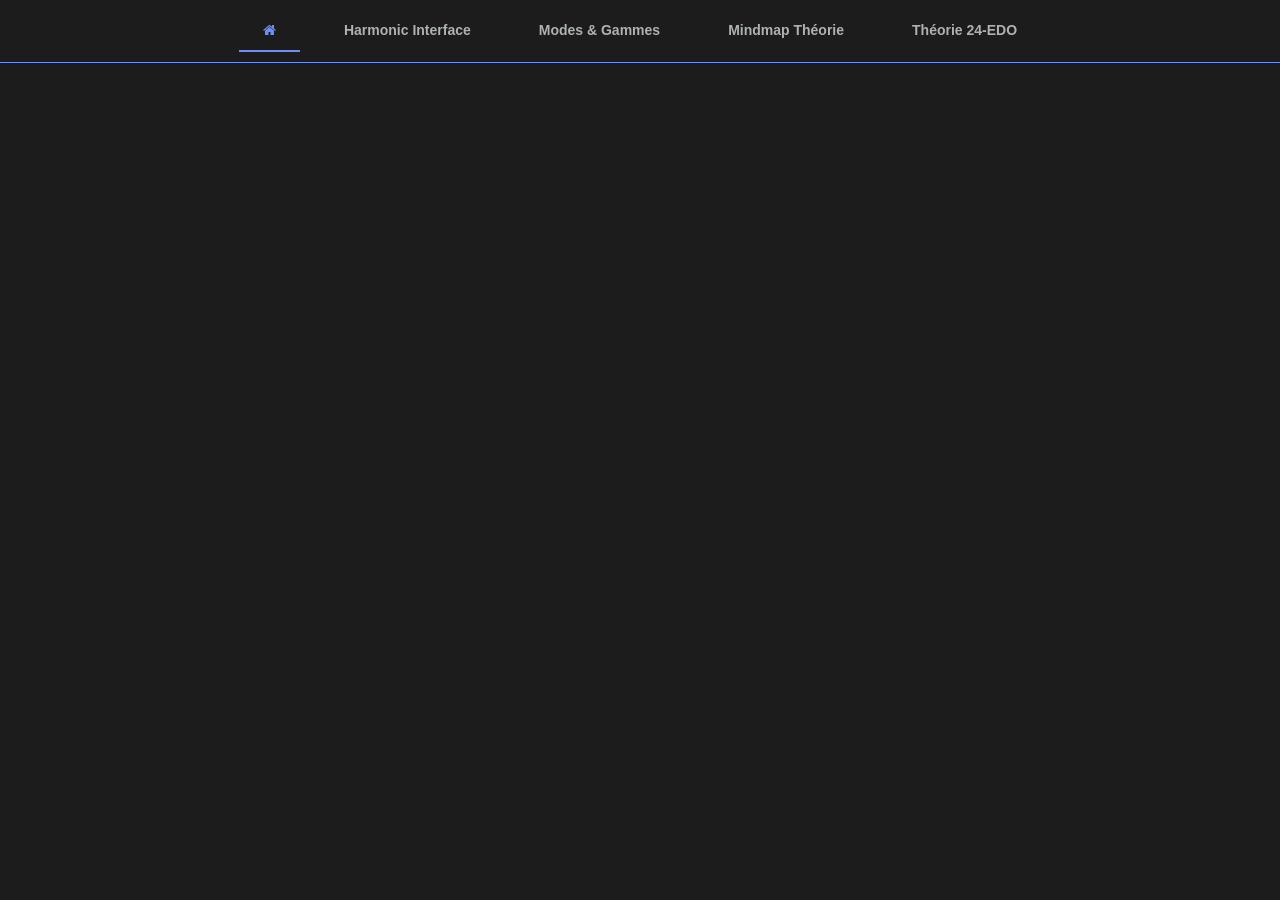
==== index.html @ 86797f72 "feat: add favicon to all HTML pages" ====
<!DOCTYPE html>
<html lang="fr">
<head>
    <meta charset="UTF-8">
    <meta name="viewport" content="width=device-width, initial-scale=1.0">
    <title>Microtonal Music Hub - EDO</title>
    <link rel="stylesheet" href="./css/master-style.css">
    <link rel="stylesheet" href="https://cdnjs.cloudflare.com/ajax/libs/font-awesome/4.7.0/css/font-awesome.min.css">
    <script src="./js/components/main-nav.js" defer></script>

    <link rel="icon" type="image/png" href="../../assets/icon.png" />
</head>
<body>
    <main-nav active-tab="home"></main-nav>
</body>
</html>
---- css/master-style.css ----
:root {
    --bg-dark: #1C1C1C;
    --bg-nav: #1C1C1C;
    --bg-light: #242424;
    --text-white: #AEB2B2;
    --text-dark: #1C1C1C;
    --text-muted: #97a6af;
    --accent-blue: #6F8FF0;
    --accent-red: #FE5658;
    --accent-green: #1E5128;
    --accent-orange: #413C26;
    --accent-yellow: #FDE87B;
    --cool-blue: #6f8ff078;
    --glass: rgba(255, 255, 255, 0.05);
    --glass-blur: 10px;
}

body {
    margin: 0;
    padding: 0;
    background-color: var(--bg-dark);
    color: var(--text-white);
    font-family: 'Inter', 'Segoe UI', sans-serif;
    overflow-x: hidden;
}

/* Navigation Style EDO */
.main-nav {
    width: 100%;
    background: var(--bg-nav);
    border-bottom: 1px solid var(--accent-blue);
    position: sticky;
    top: 0;
    z-index: 10;
}

.nav-container {
    display: flex;
    justify-content: center;
    gap: 20px;
    padding: 10px;
}

.nav-btn {
    background: none;
    border: none;
    color: var(--text-white);
    padding: 12px 24px;
    cursor: pointer;
    font-weight: 600;
    transition: all 0.3s;
    border-bottom: 2px solid transparent;
}

.nav-btn:hover {
    color: var(--accent-blue);
}

.nav-btn.active {
    color: var(--accent-blue);
    border-bottom: 2px solid var(--accent-blue);
}

/* --- Global Harmonized UI Components --- */

/* 1. Standardized Buttons */
button, .nav-btn, .tab-btn {
    padding: 10px 20px;
    background: var(--glass);
    border: 1px solid var(--glass);
    color: var(--text-muted);
    cursor: pointer;
    border-radius: 10px;
    font-size: 0.95em;
    font-weight: 600;
    transition: all 0.25s cubic-bezier(.2, .9, .32, 1);
    backdrop-filter: blur(var(--glass-blur));
    font-family: 'Inter', sans-serif;
}

button:hover, .nav-btn:hover {
    transform: translateY(-2px);
    color: var(--text-white);
    border-color: var(--accent-blue);
    background: rgba(255, 255, 255, 0.05);
}

button.active, .nav-btn.active, .tab-btn.active {
    background: linear-gradient(90deg, var(--accent-blue), rgba(111, 143, 240, 0.2));
    border: 1px solid rgba(111, 143, 240, 0.4);
    color: var(--text-dark); /* Improved contrast for active state */
}

/* 2. Harmonized Form Inputs (Select, Number, Text) */
select, input[type="number"], input[type="text"] {
    background-color: var(--bg-light);
    color: var(--text-white);
    border: 1px solid var(--glass);
    border-radius: 8px;
    padding: 8px 12px;
    font-family: 'Inter', sans-serif;
    font-size: 0.9em;
    transition: border-color 0.3s, box-shadow 0.3s;
    outline: none;
}

select:focus, input:focus {
    border-color: var(--accent-blue);
    box-shadow: 0 0 0 2px rgba(111, 143, 240, 0.2);
}

/* 3. Custom Styled Checkboxes */
input[type="checkbox"] {
    appearance: none;
    -webkit-appearance: none;
    width: 18px;
    height: 18px;
    background: var(--bg-light);
    border: 2px solid var(--accent-blue);
    border-radius: 4px;
    cursor: pointer;
    position: relative;
    vertical-align: middle;
    margin-right: 8px;
}

input[type="checkbox"]:checked {
    background: var(--accent-blue);
}

input[type="checkbox"]:checked::after {
    /* content: ''; */
    position: absolute;
    color: var(--text-dark);
    font-size: 14px;
    font-weight: bold;
    left: 2px;
    top: -2px;
}

/* 4. Table Harmonization */
table {
    border-collapse: separate;
    border-spacing: 4px;
}

td, th {
    border-radius: 6px;
}



/* card (glass) */
.card{
  background: var(--glass);
  border: 1px solid var(--glass);
  border-radius:14px;
  padding:20px;
  backdrop-filter: blur(var(--glass-blur));
  transition: transform 260ms cubic-bezier(.2,.9,.32,1), box-shadow 260ms;
  box-shadow: 0 6px 30px var(--bg-nav);
}

/* headings inside cards */
.card h3{
  font-size:1.28em;
  margin-bottom:12px;
  color: var(--text-white);
}

.card h4{
  font-size:1.03em;
  margin-top:12px;
  margin-bottom:8px;
  color: var(--accent-blue);
}
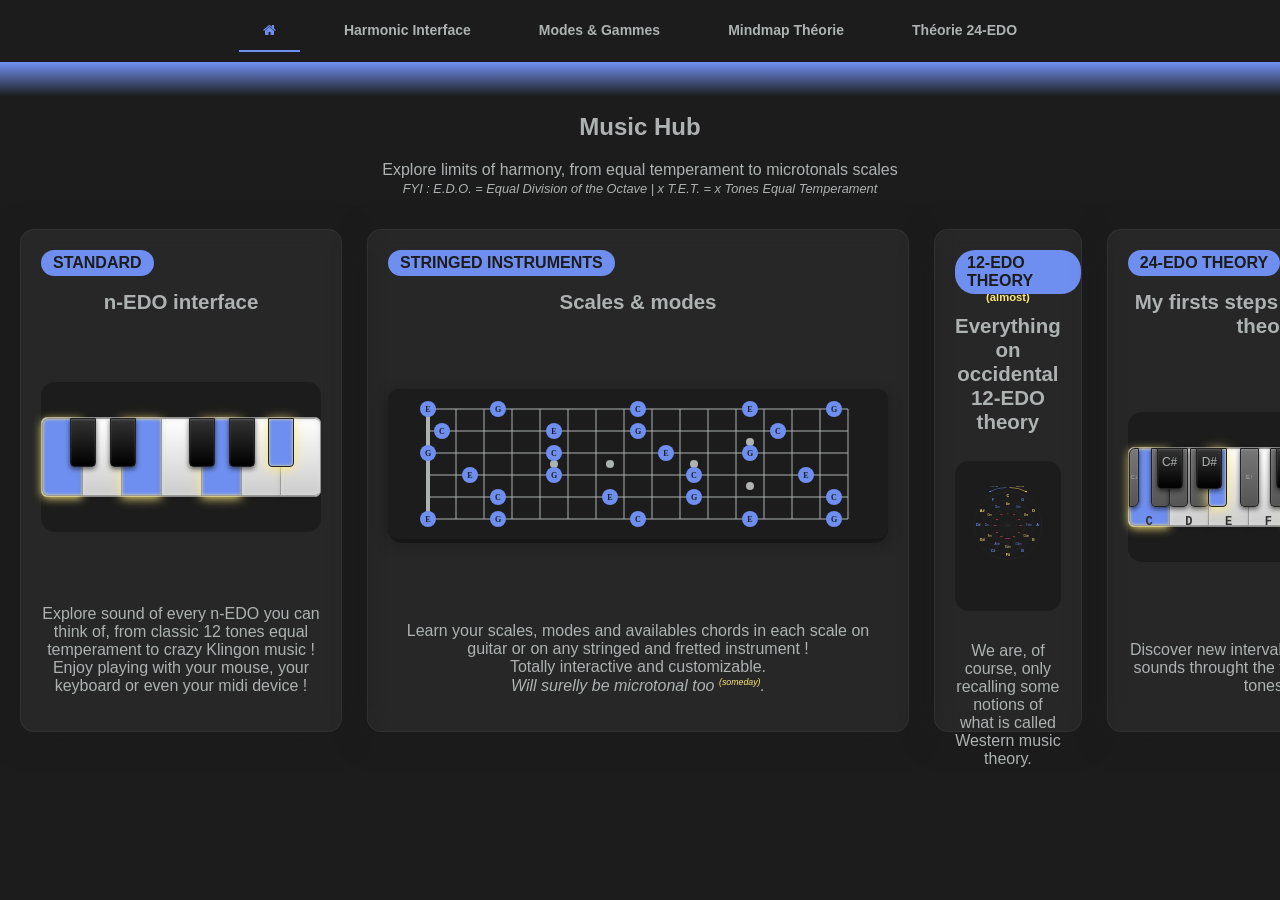
==== commit 6d689c67: "feat: add home page layout with hero section and feature cards" ====
--- a/index.html
+++ b/index.html
@@ -1,16 +1,123 @@
 <!DOCTYPE html>
 <html lang="fr">
+
 <head>
     <meta charset="UTF-8">
     <meta name="viewport" content="width=device-width, initial-scale=1.0">
-    <title>Microtonal Music Hub - EDO</title>
+    <title>Music Hub - Home</title>
     <link rel="stylesheet" href="./css/master-style.css">
+    <link rel="stylesheet" href="./css/home.css">
     <link rel="stylesheet" href="https://cdnjs.cloudflare.com/ajax/libs/font-awesome/4.7.0/css/font-awesome.min.css">
+
+    <script src="./js/core/theory-engine.js" defer></script>
+    <script src="./js/core/audio-manager.js" defer></script>
     <script src="./js/components/main-nav.js" defer></script>
+    <script src="./js/components/keyboard.js" defer></script>
+    <script src="./js/components/circle-fifths.js" defer></script>
+    <script src="./js/components/guitar-fretboard.js" defer></script>
 
-    <link rel="icon" type="image/png" href="../../assets/icon.png" />
+    <link rel="icon" type="image/png" href="./assets/icon.png" />
 </head>
+
 <body>
-    <main-nav active-tab="home"></main-nav>
+    <main-nav active-tab="home" root-path="./"></main-nav>
+    <section class="hero">
+        <h1>Music Hub</h1>
+        <p style="margin-bottom: 2px">Explore limits of harmony, from equal temperament to microtonals scales</p>
+        <p style="font-size: 0.8em; font-style: italic; margin-top: 0">
+            FYI : E.D.O. = Equal Division of the Octave | x T.E.T. = x Tones Equal Temperament
+        </p>
+    </section>
+
+    <main class="welcome-grid">
+        <a href="./tools/harmonic_interface/index.html" class="card feature-card">
+            <div class="tag">Standard</div>
+            <h3>n-EDO interface</h3>
+            <div class="preview-box">
+                <custom-keyboard width="280px" height="80px" keys="C, E, G, Bb"></custom-keyboard>
+            </div>
+            <p>
+                Explore sound of every n-EDO you can think of, from classic 12 tones equal temperament to crazy Klingon music !
+                <br>Enjoy playing with your mouse, your keyboard or even your midi device !
+            </p>
+        </a>
+
+        <a href="./tools/modes_scales/index.html" class="card feature-card">
+            <div class="tag">Stringed instruments</div>
+            <h3>Scales & modes</h3>
+            <div class="preview-box">
+                <guitar-fretboard strings="6" tuning="EADGBE" notes="C, E, G" width="500"
+                    height="150"></guitar-fretboard>
+            </div>
+            <p>
+                Learn your scales, modes and availables chords in each scale on guitar or on any stringed and fretted instrument !
+                <br>Totally interactive and customizable.
+                <br><i>Will surelly be microtonal too <sup>(someday)</sup>.</i>
+            </p>
+        </a>
+
+        <a href="./tools/theory_mindmap/index.html?page=circle" class="card feature-card">
+            <div class="tag">12-EDO theory</div>
+            <h3><sup>(almost)</sup> Everything on occidental 12-EDO theory</h3>
+            <div class="preview-box">
+                <circle-fifths style="transform: scale(0.8) translateY(-10%);"></circle-fifths>
+            </div>
+            <p>We are, of course, only recalling some notions of what is called Western music theory.</p>
+        </a>
+
+        <a href="./tools/24-edo/index.html" class="card feature-card">
+            <div class="tag">24-EDO theory</div>
+            <h3>My firsts steps into 24-EDO theory</h3>
+            <div class="preview-box">
+                <custom-keyboard is24edo="true" width="280px" height="80px" keys="C, Ev, G"
+                    showNames="true"></custom-keyboard>
+            </div>
+            <p>Discover new intervals, chords, scales, sounds throught the theory of quarter-tones !</p>
+        </a>
+    </main>
+
+    <script>
+        // Initialisation de l'audio sur le premier clic
+        document.addEventListener('click', () => {
+            if (typeof AudioManager !== 'undefined') {
+                AudioManager.init();
+            }
+        }, { once: true });
+
+        document.addEventListener('DOMContentLoaded', () => {
+            const mainNav = document.querySelector('main-nav');
+            const cards = document.querySelectorAll('.feature-card');
+
+            cards.forEach(card => {
+                // On récupère le type d'onglet depuis le lien de la carte
+                const href = card.getAttribute('href');
+                let tabType = '';
+
+                if (href.includes('theory_mindmap')) tabType = 'mindmap';
+                else if (href.includes('modes_scales')) tabType = 'modes';
+                else if (href.includes('harmonic_interface')) tabType = 'harmonic';
+                else if (href.includes('24-edo')) tabType = '24-edo';
+
+                card.addEventListener('mouseenter', () => {
+                    // Accès au bouton dans le Shadow DOM du composant nav
+                    const navBtn = mainNav.shadowRoot.querySelector(`.nav-btn[href*="${tabType}"]`);
+                    if (navBtn) {
+                        navBtn.style.color = '#FE5658'; // var(--accent-red)
+                        navBtn.style.borderBottom = '2px solid #FE5658';
+                    }
+                });
+
+                card.addEventListener('mouseleave', () => {
+                    const navBtn = mainNav.shadowRoot.querySelector(`.nav-btn[href*="${tabType}"]`);
+                    if (navBtn) {
+                        // On retire les styles inline pour laisser le CSS original reprendre le dessus
+                        navBtn.style.color = '';
+                        navBtn.style.borderBottom = '';
+                    }
+                });
+            });
+        });
+    </script>
 </body>
+
 </html>
--- a/css/master-style.css
+++ b/css/master-style.css
@@ -21,7 +21,8 @@
     background-color: var(--bg-dark);
     color: var(--text-white);
     font-family: 'Inter', 'Segoe UI', sans-serif;
-    overflow-x: hidden;
+    /* overflow-x: hidden; */
+    width: 100%;
 }
 
 /* Navigation Style EDO */
--- a/css/home.css
+++ b/css/home.css
@@ -0,0 +1,73 @@
+body {
+    width: 100%;
+    height: 100%;
+    position: relative;
+}
+
+.hero {
+    text-align: center;
+    padding: 30px 20px 0 20px;
+    background: linear-gradient(180deg, var(--accent-blue) 0%, transparent 25%);
+}
+
+.welcome-grid {
+    display: grid;
+    grid-template-columns: repeat(4, 1fr);
+    width: calc(100% - 40px);
+    gap: 25px;
+    padding: 20px;
+    position: relative;
+}
+
+sup {
+    font-size: 0.55em;
+    color: var(--accent-yellow);
+}
+
+.feature-card {
+    display: flex;
+    flex-direction: column;
+    justify-content: space-between;
+    gap: 15px;
+    align-items: center;
+    text-decoration: none;
+    color: inherit;
+    max-height: 80%;
+}
+
+.feature-card h3 {
+    padding-top: 20px;
+    text-align: center;
+}
+
+.feature-card p {
+    text-align: center;
+}
+
+.preview-box {
+    width: 100%;
+    background: var(--bg-dark);
+    border-radius: 14px;
+    /* padding: 15px; */
+    display: flex;
+    justify-content: center;
+    align-items: center;
+    min-height: 150px;
+}
+
+.tag {
+    position: absolute;
+    background: var(--accent-blue);
+    color: var(--text-dark);
+    padding: 4px 12px;
+    border-radius: 20px;
+    font-size: 1em;
+    font-weight: bold;
+    text-transform: uppercase;
+    left: 20px;
+}
+
+.feature-card:hover >.tag {
+    background: var(--accent-red);
+    color: var(--text-white);
+}
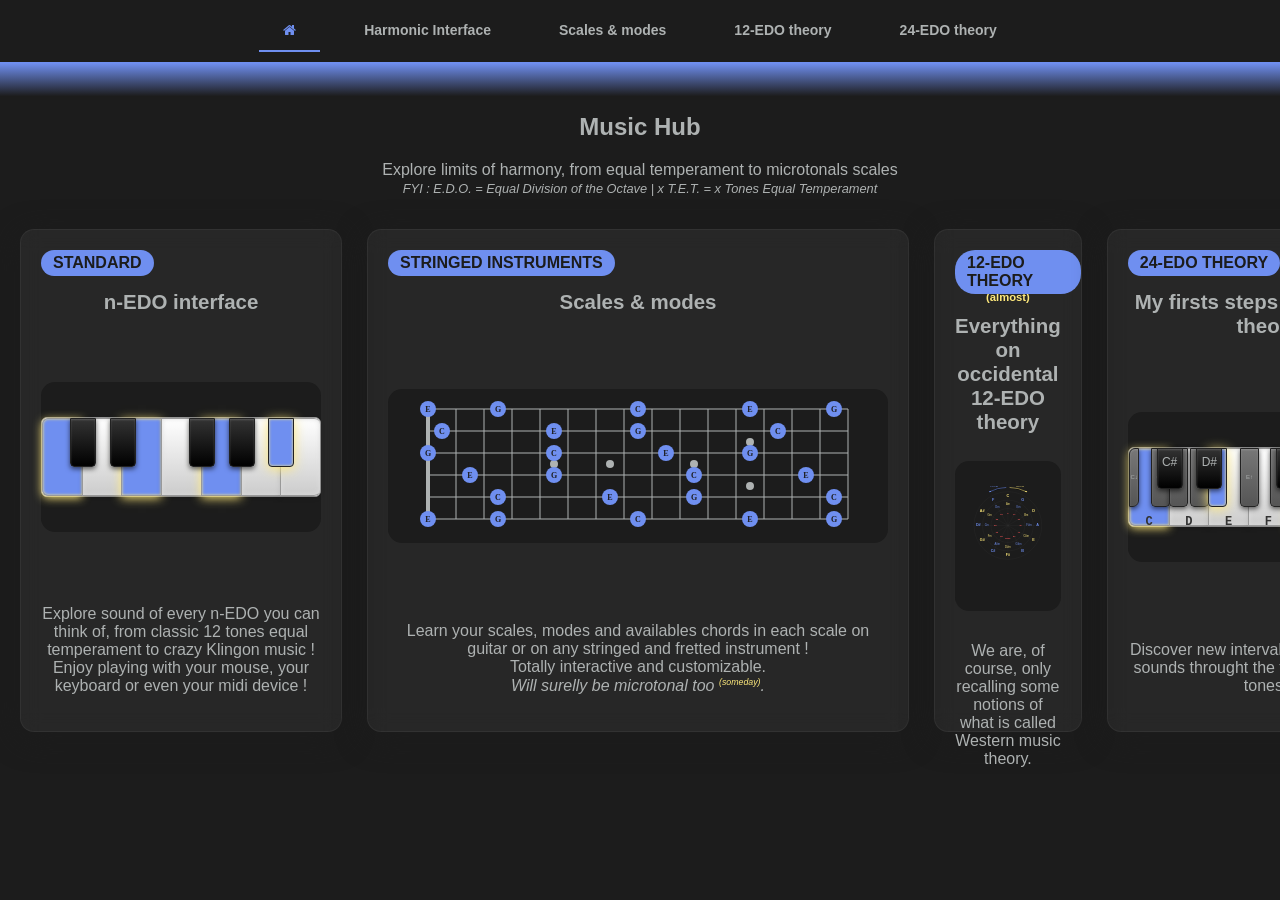
==== commit f6eafcc8: "fix: update language attribute to English in HTML files" ====
--- a/index.html
+++ b/index.html
@@ -1,5 +1,5 @@
 <!DOCTYPE html>
-<html lang="fr">
+<html lang="en">
 
 <head>
     <meta charset="UTF-8">
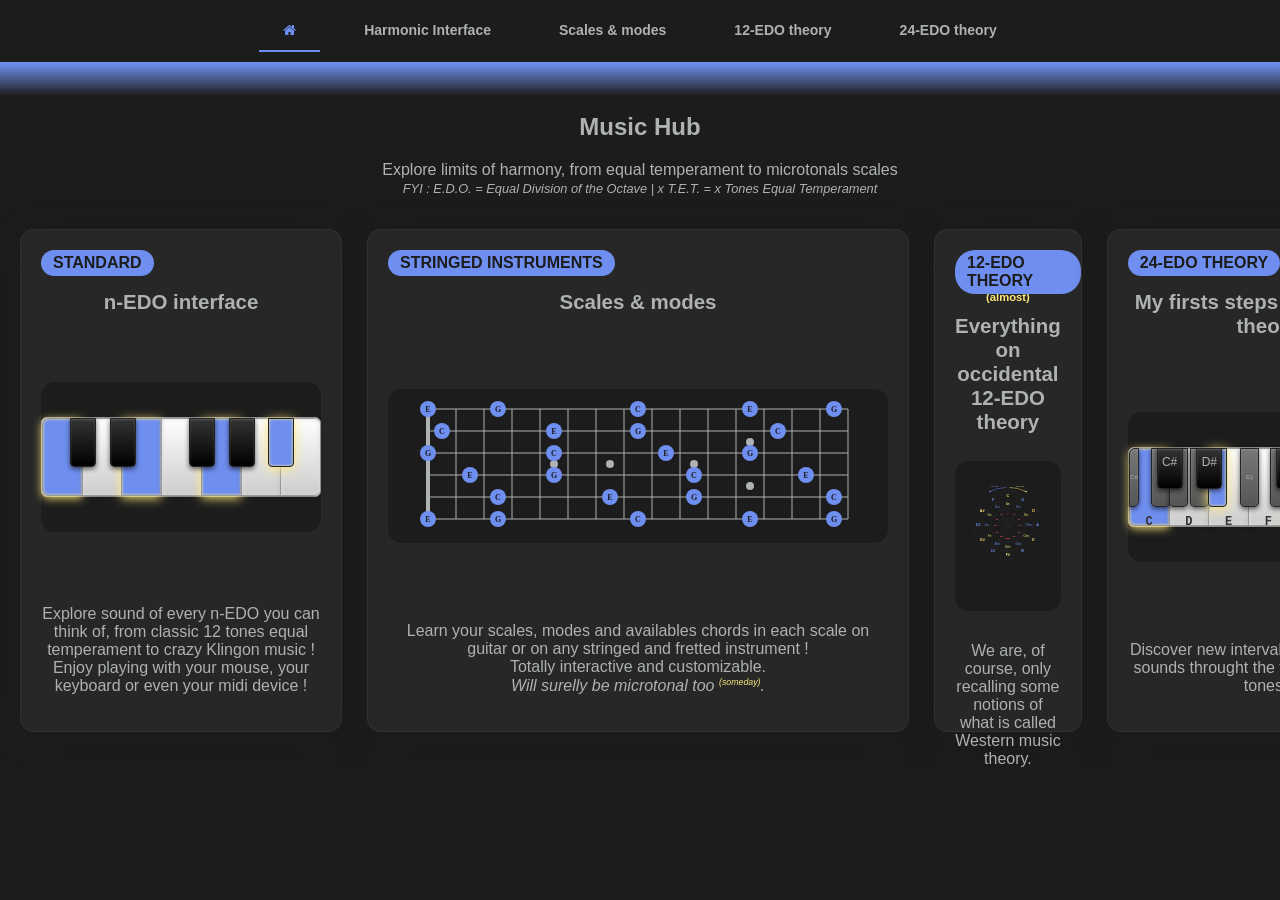
==== commit 8f0d120d: "fix: update note representation from Ev to Ed and same for half sharp in keyboard and HTML files" ====
--- a/index.html
+++ b/index.html
@@ -69,7 +69,7 @@
             <div class="tag">24-EDO theory</div>
             <h3>My firsts steps into 24-EDO theory</h3>
             <div class="preview-box">
-                <custom-keyboard is24edo="true" width="280px" height="80px" keys="C, Ev, G"
+                <custom-keyboard is24edo="true" width="280px" height="80px" keys="C, Ed, G"
                     showNames="true"></custom-keyboard>
             </div>
             <p>Discover new intervals, chords, scales, sounds throught the theory of quarter-tones !</p>
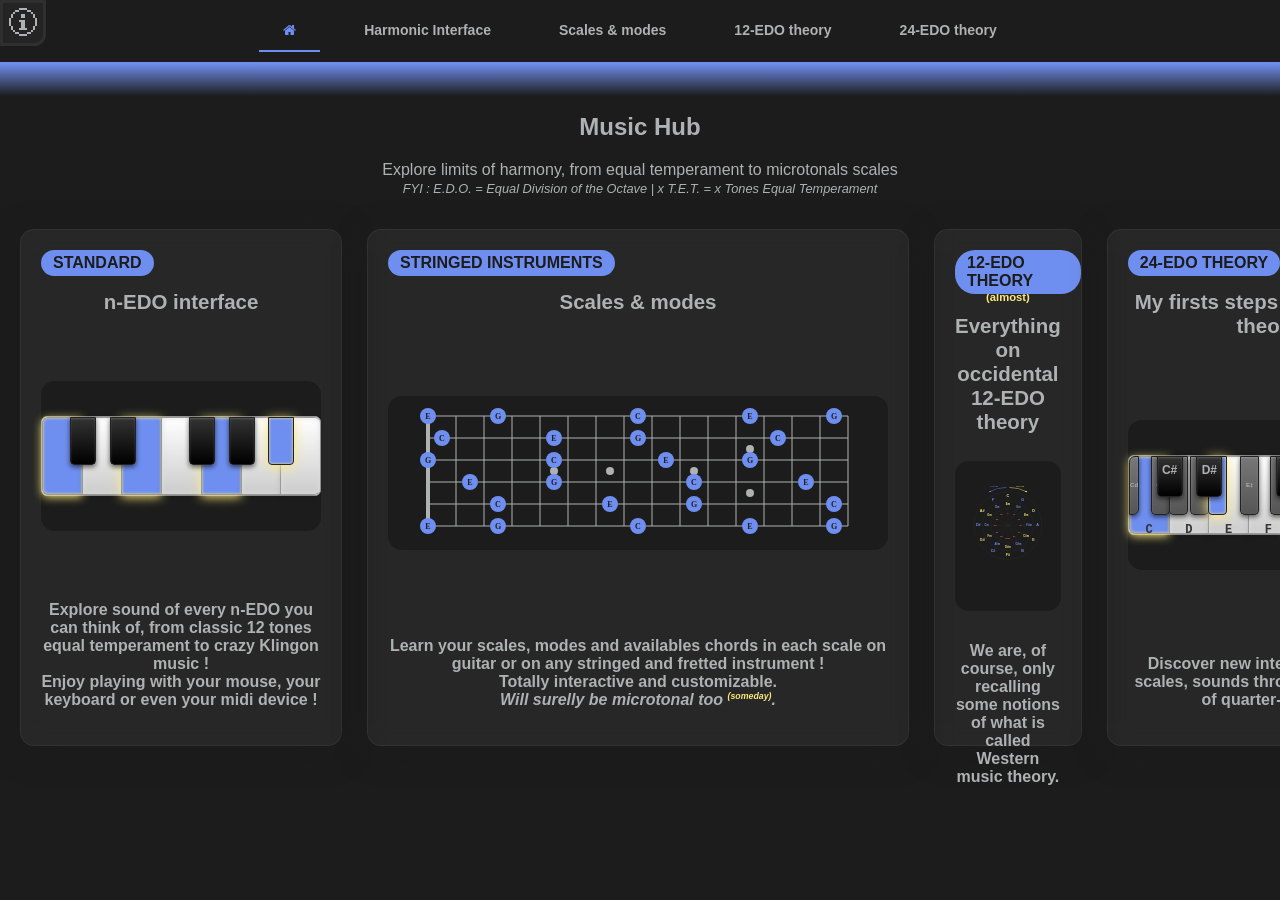
==== commit 221f07d2: "feat: add informational overlay with links to 24 EDO resources and style adjustments Co-authored-by:" ====
--- a/index.html
+++ b/index.html
@@ -21,6 +21,32 @@
 
 <body>
     <main-nav active-tab="home" root-path="./"></main-nav>
+
+    <div id="infos">
+        <p>🛈</p>
+    </div>
+
+    <div id="main">
+        <h1>Miscellaneous Informations</h1>
+
+        <p>
+            Here's a fun site I made purely to mess around with sound synthesis in random EDO systems.<br>
+            It explores in <i style="font-size: 1em; padding: 0;">details</i> 12 and 24-edo because that's what I'm more familiar with (and not to hard to understand).
+        </p>
+
+        <p style="margin-bottom: 0;">
+            Some sources I used, especially for 24-edo :
+        </p>
+        <ul style="margin-top: 0;">
+            <li><a target="_blank" href="./assets/24 Edo.pdf">24edo.pdf - Notation & Chords (William Lynch)</a></li>
+            <li><a target="_blank" href="https://www.chrisvaisvil.com/microtonal-theory-pages/about-24-edo/">About 24 edo - Scales (Chris Vaisvil)</a></li>
+        </ul>
+
+        <p>
+            Made by <a href="https://github.com/TimotheeDvt">@TimotheeDvt</a>
+        </p>
+    </div>
+
     <section class="hero">
         <h1>Music Hub</h1>
         <p style="margin-bottom: 2px">Explore limits of harmony, from equal temperament to microtonals scales</p>
--- a/css/master-style.css
+++ b/css/master-style.css
@@ -174,4 +174,121 @@
   margin-top:12px;
   margin-bottom:8px;
   color: var(--accent-blue);
+}
+
+/* Foldable Footer Styling */
+footer {
+    position: fixed;
+    bottom: 0;
+    left: 0;
+    width: 100%;
+    z-index: 1000;
+    transition: transform 0.4s cubic-bezier(0.4, 0, 0.2, 1);
+}
+
+footer.folded {
+    transform: translateY(calc(100% - 30px)); /* Leaves only the arrow visible */
+}
+
+.footer-toggle {
+    width: 50px;
+    height: 30px;
+    background: var(--bg-light);
+    border: 1px solid var(--glass);
+    border-bottom: none;
+    border-radius: 10px 10px 0 0;
+    margin: 0 auto;
+    display: flex;
+    align-items: center;
+    justify-content: center;
+    cursor: pointer;
+    color: var(--text-white);
+    transition: background 0.3s;
+}
+
+.footer-toggle:hover {
+    background: var(--bg-dark);
+}
+
+.footer-toggle i {
+    transition: transform 0.3s;
+}
+
+footer.folded .footer-toggle i {
+    transform: rotate(180deg);
+}
+
+/* Adjusting existing footer containers */
+footer .card {
+    border-bottom-left-radius: 0;
+    border-bottom-right-radius: 0;
+    margin-bottom: 0;
+}
+
+#infos {
+  position: absolute;
+  top: 0;
+  left: 0;
+  width: 40px;
+  height: 40px;
+  background: var(--bg-light);
+  border: 3px solid var(--glass);
+  border-radius: 0 0 25% 0;
+  color: var(--text-white);
+  font-size: 2em;
+  display: flex;
+  align-items: center;
+  justify-content: center;
+  padding: 0;
+  transition: all 0.3s ease;
+  z-index: 20;
+}
+
+#infos:hover {
+  color: var(--text-white);
+  transform: scale(1.2);
+  cursor: pointer;
+}
+
+#infos:hover ~ #main {
+  visibility: visible;
+  opacity: 1;
+}
+
+#main:hover {
+  visibility: visible;
+  opacity: 1;
+}
+
+#main {
+  position: absolute;
+  top: 40px;
+  left: 40px;
+  border: 3px solid var(--glass);
+  border-radius: 20px;
+  visibility: hidden;
+  opacity: 0;
+  background-color: var(--bg-light);
+  color: var(--text-white);
+  width: 90%;
+  transition: all 0.3s ease;
+  z-index: 100;
+  text-align: justify;
+}
+
+#main p {
+  margin: 0;
+  padding: 10px 20px;
+  font-size: 1.5em;
+}
+
+#main h1 {
+  padding: 10px 20px;
+}
+
+a {
+  text-decoration: none;
+  color: var(--accent-blue);
+  font-weight: bold;
+  transition: all 0.3s ease;
 }
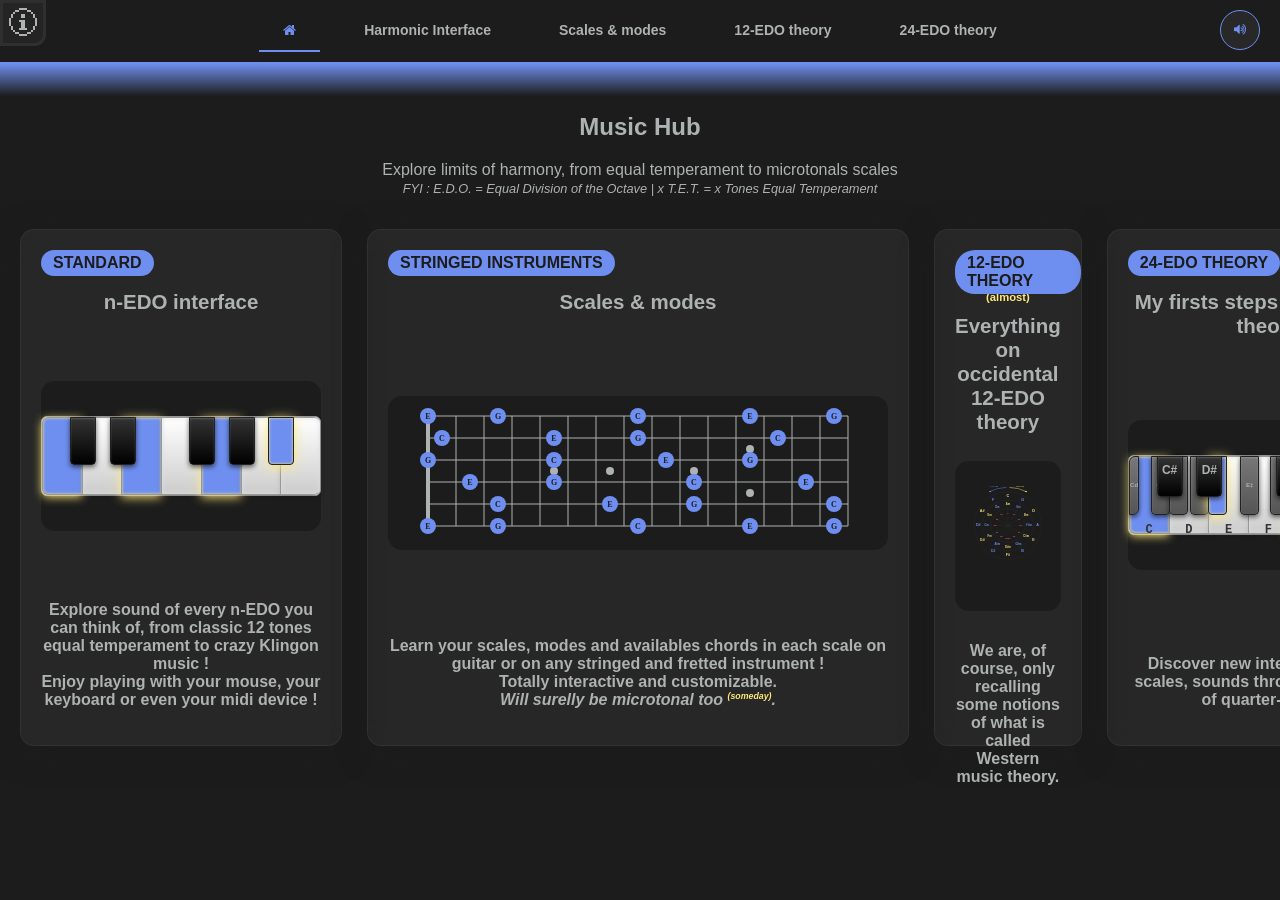
==== commit 1a6fd3da: "feat: implement audio toggle functionality and integrate MIDI input handling for every page Co-autho" ====
--- a/index.html
+++ b/index.html
@@ -15,6 +15,7 @@
     <script src="./js/components/keyboard.js" defer></script>
     <script src="./js/components/circle-fifths.js" defer></script>
     <script src="./js/components/guitar-fretboard.js" defer></script>
+    <script src="../js/utils/loadSynth.js" defer></script>
 
     <link rel="icon" type="image/png" href="./assets/icon.png" />
 </head>
--- a/css/master-style.css
+++ b/css/master-style.css
@@ -13,6 +13,15 @@
     --cool-blue: #6f8ff078;
     --glass: rgba(255, 255, 255, 0.05);
     --glass-blur: 10px;
+
+    /* z-index level */
+    --level--1: -1;
+    --level-0: 1;
+    --level-1: 10;
+    --level-2: 20;
+    --level-3: 30;
+    --level-4: 40;
+    --level-5: 50;
 }
 
 body {
@@ -21,7 +30,6 @@
     background-color: var(--bg-dark);
     color: var(--text-white);
     font-family: 'Inter', 'Segoe UI', sans-serif;
-    /* overflow-x: hidden; */
     width: 100%;
 }
 
@@ -32,7 +40,7 @@
     border-bottom: 1px solid var(--accent-blue);
     position: sticky;
     top: 0;
-    z-index: 10;
+    z-index: var(--level-1);
 }
 
 .nav-container {
@@ -65,7 +73,9 @@
 /* --- Global Harmonized UI Components --- */
 
 /* 1. Standardized Buttons */
-button, .nav-btn, .tab-btn {
+button,
+.nav-btn,
+.tab-btn {
     padding: 10px 20px;
     background: var(--glass);
     border: 1px solid var(--glass);
@@ -79,21 +89,27 @@
     font-family: 'Inter', sans-serif;
 }
 
-button:hover, .nav-btn:hover {
+button:hover,
+.nav-btn:hover {
     transform: translateY(-2px);
     color: var(--text-white);
     border-color: var(--accent-blue);
     background: rgba(255, 255, 255, 0.05);
 }
 
-button.active, .nav-btn.active, .tab-btn.active {
+button.active,
+.nav-btn.active,
+.tab-btn.active {
     background: linear-gradient(90deg, var(--accent-blue), rgba(111, 143, 240, 0.2));
     border: 1px solid rgba(111, 143, 240, 0.4);
-    color: var(--text-dark); /* Improved contrast for active state */
+    color: var(--text-dark);
+    /* Improved contrast for active state */
 }
 
 /* 2. Harmonized Form Inputs (Select, Number, Text) */
-select, input[type="number"], input[type="text"] {
+select,
+input[type="number"],
+input[type="text"] {
     background-color: var(--bg-light);
     color: var(--text-white);
     border: 1px solid var(--glass);
@@ -105,7 +121,8 @@
     outline: none;
 }
 
-select:focus, input:focus {
+select:focus,
+input:focus {
     border-color: var(--accent-blue);
     box-shadow: 0 0 0 2px rgba(111, 143, 240, 0.2);
 }
@@ -130,7 +147,6 @@
 }
 
 input[type="checkbox"]:checked::after {
-    /* content: ''; */
     position: absolute;
     color: var(--text-dark);
     font-size: 14px;
@@ -145,35 +161,33 @@
     border-spacing: 4px;
 }
 
-td, th {
+td,
+th {
     border-radius: 6px;
 }
 
-
-
-/* card (glass) */
-.card{
-  background: var(--glass);
-  border: 1px solid var(--glass);
-  border-radius:14px;
-  padding:20px;
-  backdrop-filter: blur(var(--glass-blur));
-  transition: transform 260ms cubic-bezier(.2,.9,.32,1), box-shadow 260ms;
-  box-shadow: 0 6px 30px var(--bg-nav);
+.card {
+    background: var(--glass);
+    border: 1px solid var(--glass);
+    border-radius: 14px;
+    padding: 20px;
+    backdrop-filter: blur(var(--glass-blur));
+    transition: transform 260ms cubic-bezier(.2, .9, .32, 1), box-shadow 260ms;
+    box-shadow: 0 6px 30px var(--bg-nav);
 }
 
 /* headings inside cards */
-.card h3{
-  font-size:1.28em;
-  margin-bottom:12px;
-  color: var(--text-white);
-}
-
-.card h4{
-  font-size:1.03em;
-  margin-top:12px;
-  margin-bottom:8px;
-  color: var(--accent-blue);
+.card h3 {
+    font-size: 1.28em;
+    margin-bottom: 12px;
+    color: var(--text-white);
+}
+
+.card h4 {
+    font-size: 1.03em;
+    margin-top: 12px;
+    margin-bottom: 8px;
+    color: var(--accent-blue);
 }
 
 /* Foldable Footer Styling */
@@ -182,12 +196,13 @@
     bottom: 0;
     left: 0;
     width: 100%;
-    z-index: 1000;
+    z-index: var(--level-5);
     transition: transform 0.4s cubic-bezier(0.4, 0, 0.2, 1);
 }
 
 footer.folded {
-    transform: translateY(calc(100% - 30px)); /* Leaves only the arrow visible */
+    transform: translateY(calc(100% - 30px));
+    /* Leaves only the arrow visible */
 }
 
 .footer-toggle {
@@ -226,69 +241,110 @@
 }
 
 #infos {
-  position: absolute;
-  top: 0;
-  left: 0;
-  width: 40px;
-  height: 40px;
-  background: var(--bg-light);
-  border: 3px solid var(--glass);
-  border-radius: 0 0 25% 0;
-  color: var(--text-white);
-  font-size: 2em;
-  display: flex;
-  align-items: center;
-  justify-content: center;
-  padding: 0;
-  transition: all 0.3s ease;
-  z-index: 20;
+    position: absolute;
+    top: 0;
+    left: 0;
+    width: 40px;
+    height: 40px;
+    background: var(--bg-light);
+    border: 3px solid var(--glass);
+    border-radius: 0 0 25% 0;
+    color: var(--text-white);
+    font-size: 2em;
+    display: flex;
+    align-items: center;
+    justify-content: center;
+    padding: 0;
+    transition: all 0.3s ease;
+    z-index: var(--level-2);
 }
 
 #infos:hover {
-  color: var(--text-white);
-  transform: scale(1.2);
-  cursor: pointer;
-}
-
-#infos:hover ~ #main {
-  visibility: visible;
-  opacity: 1;
+    color: var(--text-white);
+    transform: scale(1.2);
+    cursor: pointer;
+}
+
+#infos:hover~#main {
+    visibility: visible;
+    opacity: 1;
 }
 
 #main:hover {
-  visibility: visible;
-  opacity: 1;
+    visibility: visible;
+    opacity: 1;
 }
 
 #main {
-  position: absolute;
-  top: 40px;
-  left: 40px;
-  border: 3px solid var(--glass);
-  border-radius: 20px;
-  visibility: hidden;
-  opacity: 0;
-  background-color: var(--bg-light);
-  color: var(--text-white);
-  width: 90%;
-  transition: all 0.3s ease;
-  z-index: 100;
-  text-align: justify;
+    position: absolute;
+    top: 40px;
+    left: 40px;
+    /* Use a semi-transparent glass border as the base */
+    border: 2px solid var(--glass);
+    border-radius: 20px;
+    visibility: hidden;
+    opacity: 0;
+    background-color: var(--bg-light);
+    color: var(--text-white);
+    width: 90%;
+    transition: all 0.3s ease;
+    z-index: var(--level-3);
+    text-align: justify;
+    font-size: 0.7em;
+    backdrop-filter: blur(var(--glass-blur));
+    overflow: hidden;
+}
+
+/* The "Running" Accent Line */
+#main::before {
+    content: "";
+    position: absolute;
+    /* Expand slightly outside the container to cover the border area */
+    top: -50%;
+    left: -50%;
+    width: 200%;
+    height: 200%;
+    border-radius: 200%;
+    background: var(--accent-blue);
+    opacity: 0.5;
+    animation: rotateLine 8s ease-in-out infinite;
+    z-index: var(--level--1);
+}
+
+#main::after {
+    content: "";
+    position: absolute;
+    inset: 2px;
+    /* This thickness should match your desired border width */
+    background: var(--bg-light);
+    border-radius: 18px;
+    /* Slightly less than parent to fit inside */
+    z-index: var(--level--1);
+}
+
+@keyframes rotateLine {
+    from {
+        transform: rotate(0deg);
+    }
+
+    to {
+        transform: rotate(360deg);
+    }
 }
 
 #main p {
-  margin: 0;
-  padding: 10px 20px;
-  font-size: 1.5em;
+    margin: 0;
+    padding: 10px 20px;
+    font-size: 1.5em;
 }
 
 #main h1 {
-  padding: 10px 20px;
+    padding: 10px 20px;
 }
 
 a {
-  text-decoration: none;
-  color: var(--accent-blue);
-  font-weight: bold;
-  transition: all 0.3s ease;
+    text-decoration: none;
+    color: var(--accent-blue);
+    font-weight: bold;
+    transition: all 0.3s ease;
 }
--- a/css/home.css
+++ b/css/home.css
@@ -48,7 +48,6 @@
     width: 100%;
     background: var(--bg-dark);
     border-radius: 14px;
-    /* padding: 15px; */
     display: flex;
     justify-content: center;
     align-items: center;
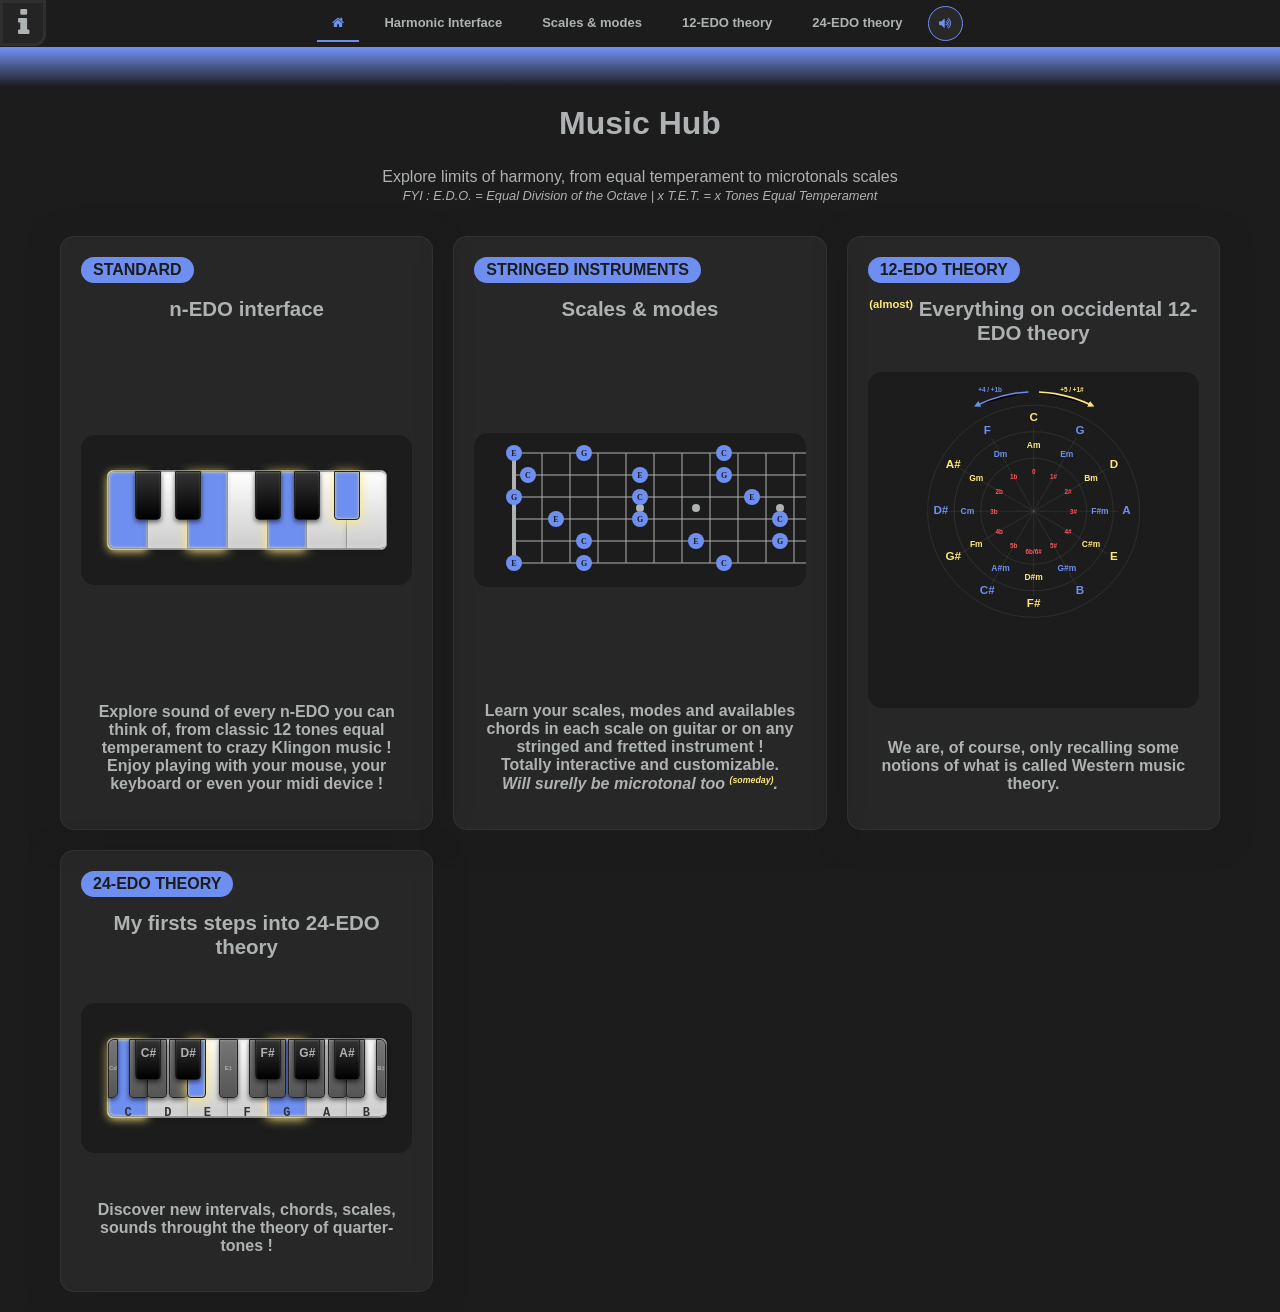
==== commit 60437cf5: "feat: replace info icon with Font Awesome icon for better visual consistency" ====
--- a/index.html
+++ b/index.html
@@ -24,7 +24,7 @@
     <main-nav active-tab="home" root-path="./"></main-nav>
 
     <div id="infos">
-        <p>🛈</p>
+        <i class="fa fa-info"></i>
     </div>
 
     <div id="main">
--- a/css/master-style.css
+++ b/css/master-style.css
@@ -40,7 +40,7 @@
     border-bottom: 1px solid var(--accent-blue);
     position: sticky;
     top: 0;
-    z-index: var(--level-1);
+    z-index: var(--level-4);
 }
 
 .nav-container {
@@ -241,7 +241,7 @@
 }
 
 #infos {
-    position: absolute;
+    position: fixed;
     top: 0;
     left: 0;
     width: 40px;
@@ -256,7 +256,7 @@
     justify-content: center;
     padding: 0;
     transition: all 0.3s ease;
-    z-index: var(--level-2);
+    z-index: var(--level-5);
 }
 
 #infos:hover {
@@ -276,9 +276,9 @@
 }
 
 #main {
-    position: absolute;
-    top: 40px;
-    left: 40px;
+    position: fixed;
+    top: 10%;
+    left: 5%;
     /* Use a semi-transparent glass border as the base */
     border: 2px solid var(--glass);
     border-radius: 20px;
@@ -293,6 +293,10 @@
     font-size: 0.7em;
     backdrop-filter: blur(var(--glass-blur));
     overflow: hidden;
+    max-height: 80vh;
+    padding: 10px;
+    box-sizing: border-box;
+    z-index: var(--level-5);
 }
 
 /* The "Running" Accent Line */
@@ -347,4 +351,21 @@
     color: var(--accent-blue);
     font-weight: bold;
     transition: all 0.3s ease;
+}
+
+.card canvas,
+.card svg,
+.card custom-keyboard,
+.card guitar-fretboard {
+    max-width: 100%;
+    height: auto !important;
+}
+
+@media (max-width: 600px) {
+    #infos {
+        position: fixed;
+        bottom: 5px;
+        top: auto;
+        border-radius: 50%;
+    }
 }
--- a/css/home.css
+++ b/css/home.css
@@ -10,13 +10,19 @@
     background: linear-gradient(180deg, var(--accent-blue) 0%, transparent 25%);
 }
 
+.hero h1 {
+    font-size: 2rem;
+}
+
 .welcome-grid {
     display: grid;
-    grid-template-columns: repeat(4, 1fr);
-    width: calc(100% - 40px);
-    gap: 25px;
+    grid-template-columns: repeat(auto-fit, minmax(280px, 1fr));
+    width: 100%;
+    max-width: 1200px; /* Limits width on huge monitors */
+    margin: 0 auto;
+    gap: 20px;
     padding: 20px;
-    position: relative;
+    box-sizing: border-box;
 }
 
 sup {
@@ -32,7 +38,7 @@
     align-items: center;
     text-decoration: none;
     color: inherit;
-    max-height: 80%;
+    min-height: 400px;
 }
 
 .feature-card h3 {
@@ -52,6 +58,7 @@
     justify-content: center;
     align-items: center;
     min-height: 150px;
+    overflow: hidden;
 }
 
 .tag {
@@ -69,4 +76,17 @@
 .feature-card:hover >.tag {
     background: var(--accent-red);
     color: var(--text-white);
+}
+
+@media (max-width: 600px) {
+    .hero {
+        padding: 20px 10px;
+    }
+    .hero h1 {
+        font-size: 1.5rem;
+    }
+    .welcome-grid {
+        grid-template-columns: 1fr; /* Stack cards vertically on phones */
+        padding: 10px;
+    }
 }
